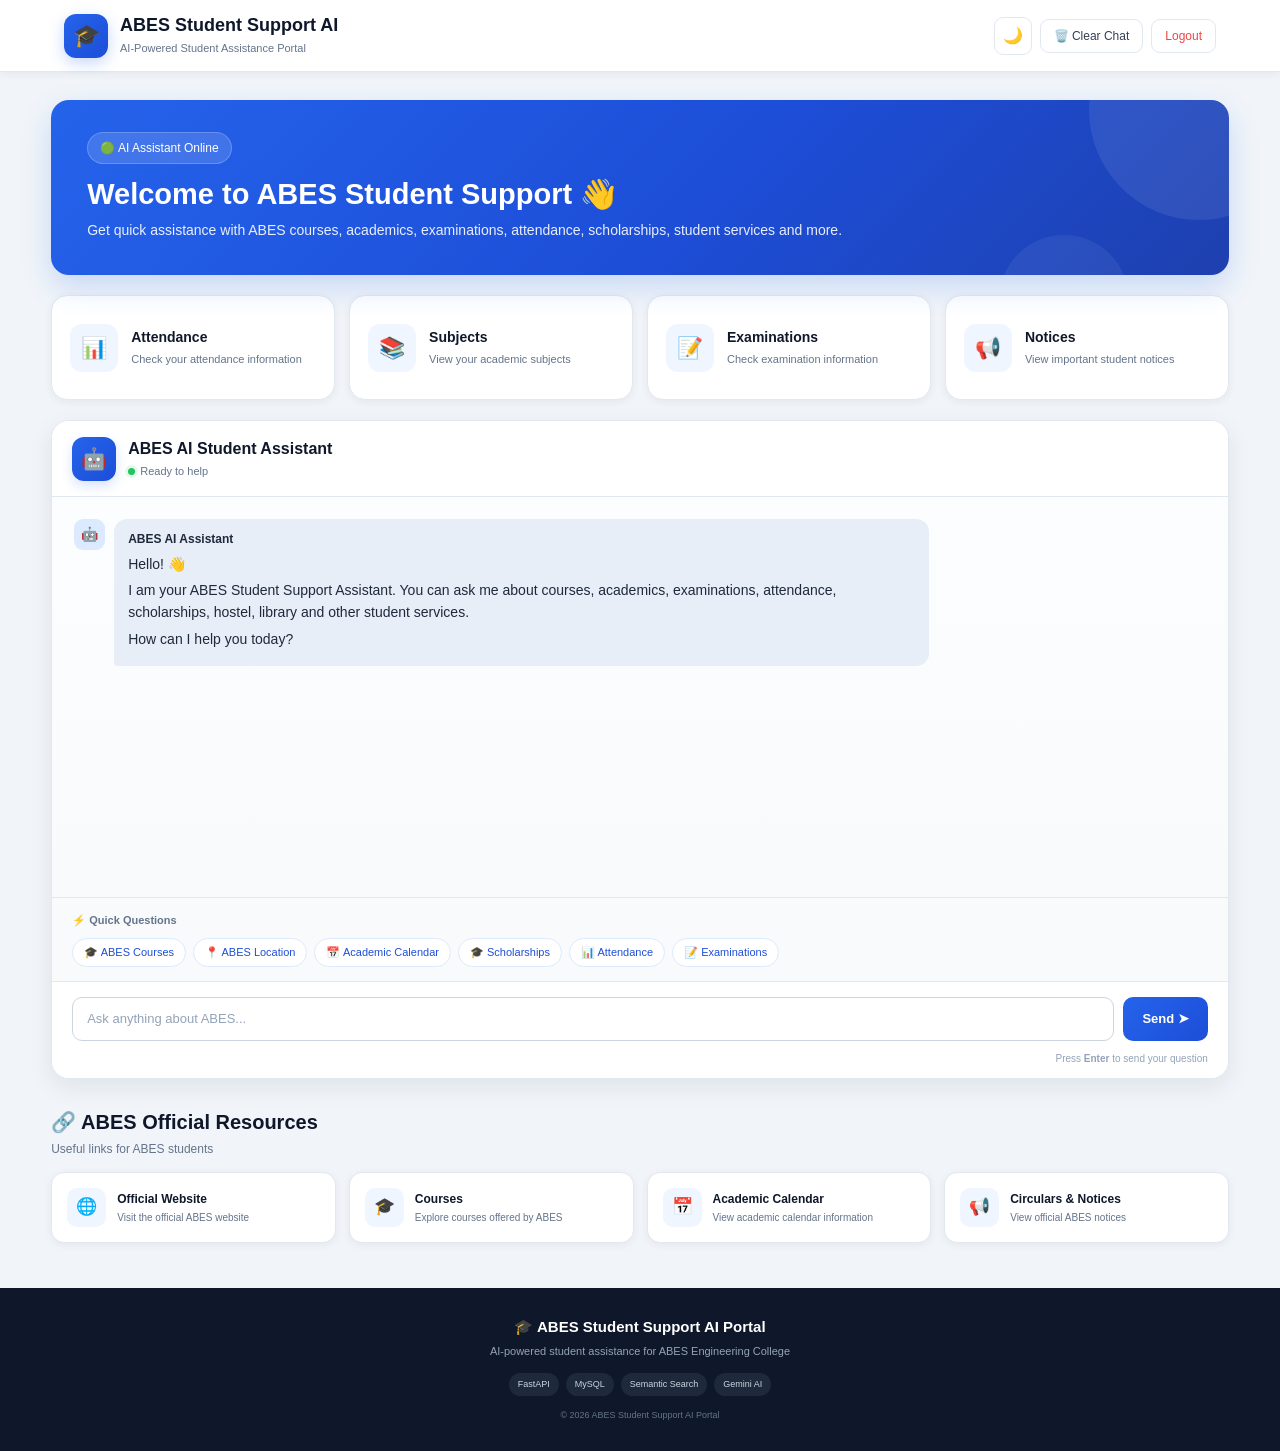
==== frontend/index.html @ beacaef7 "Initial commit - ABES Student Support AI Portal" ====
<!DOCTYPE html>
<html lang="en">

<head>
    <meta charset="UTF-8">
    <meta name="viewport" content="width=device-width, initial-scale=1.0">

    <title>ABES Student Support AI Portal</title>

    <link rel="stylesheet" href="style.css">
</head>

<body>

    <!-- ================= HEADER ================= -->

    <header class="top-header">

        <div class="brand">

            <div class="brand-icon">
                🎓
            </div>

            <div>
                <h1>ABES Student Support AI</h1>
                <p>AI-Powered Student Assistance Portal</p>
            </div>

        </div>


        <div class="header-actions">

            <button
                id="themeButton"
                class="icon-button"
                title="Toggle dark mode"
            >
                🌙
            </button>

            <button
                id="clearChatButton"
                class="header-button"
            >
                🗑️ Clear Chat
            </button>

            <button
                id="logoutButton"
                class="header-button logout-button"
            >
                Logout
            </button>

        </div>

    </header>


    <!-- ================= MAIN CONTAINER ================= -->

    <main class="main-container">


        <!-- ================= WELCOME SECTION ================= -->

        <section class="welcome-section">

            <div class="welcome-content">

                <span class="welcome-badge">
                    🟢 AI Assistant Online
                </span>

                <h2>
                    Welcome to ABES Student Support 👋
                </h2>

                <p>
                    Get quick assistance with ABES courses,
                    academics, examinations, attendance,
                    scholarships, student services and more.
                </p>

            </div>

        </section>


        <!-- ================= DASHBOARD CARDS ================= -->

        <section class="dashboard-grid">

            <div class="dashboard-card">

                <div class="card-icon attendance-icon">
                    📊
                </div>

                <div>
                    <h3>Attendance</h3>
                    <p>Check your attendance information</p>
                </div>

            </div>


            <div class="dashboard-card">

                <div class="card-icon">
                    📚
                </div>

                <div>
                    <h3>Subjects</h3>
                    <p>View your academic subjects</p>
                </div>

            </div>


            <div class="dashboard-card">

                <div class="card-icon">
                    📝
                </div>

                <div>
                    <h3>Examinations</h3>
                    <p>Check examination information</p>
                </div>

            </div>


            <div class="dashboard-card">

                <div class="card-icon">
                    📢
                </div>

                <div>
                    <h3>Notices</h3>
                    <p>View important student notices</p>
                </div>

            </div>

        </section>


        <!-- ================= CHATBOT ================= -->

        <section class="chat-section">


            <!-- Chat Header -->

            <div class="chat-header">

                <div class="bot-profile">

                    <div class="bot-avatar">
                        🤖
                    </div>

                    <div>

                        <h2>
                            ABES AI Student Assistant
                        </h2>

                        <span class="online-status">
                            <span class="status-dot"></span>
                            Ready to help
                        </span>

                    </div>

                </div>

            </div>


            <!-- ================= CHAT BOX ================= -->

            <div
                class="chat-box"
                id="chatBox"
            >

                <div class="message bot-message">

                    <div class="message-avatar">
                        🤖
                    </div>

                    <div class="message-content">

                        <strong>
                            ABES AI Assistant
                        </strong>

                        <p>
                            Hello! 👋
                        </p>

                        <p>
                            I am your ABES Student Support Assistant.
                            You can ask me about courses, academics,
                            examinations, attendance, scholarships,
                            hostel, library and other student services.
                        </p>

                        <p>
                            How can I help you today?
                        </p>

                    </div>

                </div>

            </div>


            <!-- ================= QUICK QUESTIONS ================= -->

            <div class="quick-section">

                <p class="quick-title">
                    ⚡ Quick Questions
                </p>

                <div class="quick-buttons">

                    <button
                        class="quick-question"
                        data-question="What courses does ABES offer?"
                    >
                        🎓 ABES Courses
                    </button>

                    <button
                        class="quick-question"
                        data-question="Where is ABES Engineering College located?"
                    >
                        📍 ABES Location
                    </button>

                    <button
                        class="quick-question"
                        data-question="Where can I find the academic calendar?"
                    >
                        📅 Academic Calendar
                    </button>

                    <button
                        class="quick-question"
                        data-question="What scholarships are available?"
                    >
                        🎓 Scholarships
                    </button>

                    <button
                        class="quick-question"
                        data-question="How can I check my attendance?"
                    >
                        📊 Attendance
                    </button>

                    <button
                        class="quick-question"
                        data-question="What examination information is available?"
                    >
                        📝 Examinations
                    </button>

                </div>

            </div>


            <!-- ================= INPUT ================= -->

            <div class="input-area">

                <input
                    type="text"
                    id="userInput"
                    placeholder="Ask anything about ABES..."
                    autocomplete="off"
                >

                <button
                    id="sendButton"
                    type="button"
                >
                    Send ➤
                </button>

            </div>


            <div class="input-hint">
                Press <strong>Enter</strong> to send your question
            </div>


        </section>


        <!-- ================= OFFICIAL RESOURCES ================= -->

        <section class="resources-section">

            <div class="section-heading">

                <h2>
                    🔗 ABES Official Resources
                </h2>

                <p>
                    Useful links for ABES students
                </p>

            </div>


            <div class="resources-grid">

                <a
                    href="https://www.abes.ac.in/"
                    target="_blank"
                    rel="noopener noreferrer"
                    class="resource-card"
                >

                    <span>🌐</span>

                    <div>
                        <h3>Official Website</h3>
                        <p>Visit the official ABES website</p>
                    </div>

                </a>


                <a
                    href="https://www.abes.ac.in/courses-offered.html"
                    target="_blank"
                    rel="noopener noreferrer"
                    class="resource-card"
                >

                    <span>🎓</span>

                    <div>
                        <h3>Courses</h3>
                        <p>Explore courses offered by ABES</p>
                    </div>

                </a>


                <a
                    href="https://www.abes.ac.in/Academic-Calender.html"
                    target="_blank"
                    rel="noopener noreferrer"
                    class="resource-card"
                >

                    <span>📅</span>

                    <div>
                        <h3>Academic Calendar</h3>
                        <p>View academic calendar information</p>
                    </div>

                </a>


                <a
                    href="https://www.abes.ac.in/circulars.html"
                    target="_blank"
                    rel="noopener noreferrer"
                    class="resource-card"
                >

                    <span>📢</span>

                    <div>
                        <h3>Circulars & Notices</h3>
                        <p>View official ABES notices</p>
                    </div>

                </a>

            </div>

        </section>


    </main>


    <!-- ================= FOOTER ================= -->

    <footer class="footer">

        <h3>
            🎓 ABES Student Support AI Portal
        </h3>

        <p>
            AI-powered student assistance for ABES Engineering College
        </p>

        <div class="technology-tags">

            <span>FastAPI</span>
            <span>MySQL</span>
            <span>Semantic Search</span>
            <span>Gemini AI</span>

        </div>

        <p class="copyright">
            © 2026 ABES Student Support AI Portal
        </p>

    </footer>


    <script src="script.js"></script>

</body>

</html>
---- frontend/style.css ----
/* =========================================================
   ABES STUDENT SUPPORT AI PORTAL
   COMPLETE STYLESHEET
========================================================= */

* {
    margin: 0;
    padding: 0;
    box-sizing: border-box;
}

:root {
    --primary: #2563eb;
    --primary-dark: #1d4ed8;
    --primary-light: #eff6ff;

    --background: #f1f5f9;
    --surface: #ffffff;
    --surface-soft: #f8fafc;

    --text: #0f172a;
    --text-light: #64748b;

    --border: #e2e8f0;

    --success: #22c55e;
    --danger: #ef4444;

    --shadow-sm: 0 2px 8px rgba(15, 23, 42, 0.06);
    --shadow-md: 0 8px 25px rgba(15, 23, 42, 0.08);
    --shadow-lg: 0 15px 40px rgba(15, 23, 42, 0.12);

    --radius: 16px;
}


/* =========================================================
   BODY
========================================================= */

body {
    font-family:
        "Segoe UI",
        Arial,
        Helvetica,
        sans-serif;

    background: var(--background);

    color: var(--text);

    min-height: 100vh;

    line-height: 1.5;
}


/* =========================================================
   HEADER
========================================================= */

.top-header {
    width: 100%;

    height: 72px;

    background: var(--surface);

    border-bottom: 1px solid var(--border);

    display: flex;

    align-items: center;

    justify-content: space-between;

    padding: 0 5%;

    position: sticky;

    top: 0;

    z-index: 1000;

    box-shadow: var(--shadow-sm);
}


/* Brand */

.brand {
    display: flex;

    align-items: center;

    gap: 12px;

    min-width: 0;
}


.brand-icon {
    width: 44px;

    height: 44px;

    flex-shrink: 0;

    border-radius: 12px;

    background: linear-gradient(
        135deg,
        #2563eb,
        #1d4ed8
    );

    display: flex;

    align-items: center;

    justify-content: center;

    font-size: 22px;

    box-shadow:
        0 5px 15px rgba(37, 99, 235, 0.25);
}


.brand h1 {
    font-size: 18px;

    font-weight: 700;

    color: var(--text);

    line-height: 1.2;
}


.brand p {
    margin-top: 3px;

    font-size: 11px;

    color: var(--text-light);
}


/* Header buttons */

.header-actions {
    display: flex;

    align-items: center;

    gap: 8px;
}


.icon-button,
.header-button {
    border: 1px solid var(--border);

    background: white;

    color: #334155;

    border-radius: 9px;

    cursor: pointer;

    font-family: inherit;

    transition: all 0.2s ease;
}


.icon-button {
    width: 38px;

    height: 38px;

    font-size: 16px;
}


.header-button {
    padding: 9px 13px;

    font-size: 12px;

    font-weight: 500;
}


.icon-button:hover,
.header-button:hover {
    background: var(--primary-light);

    color: var(--primary);

    border-color: #bfdbfe;
}


.logout-button {
    color: var(--danger);
}


.logout-button:hover {
    background: #fef2f2;

    color: #dc2626;

    border-color: #fecaca;
}


/* =========================================================
   MAIN
========================================================= */

.main-container {
    width: 92%;

    max-width: 1200px;

    margin: 28px auto 45px;
}


/* =========================================================
   WELCOME
========================================================= */

.welcome-section {
    position: relative;

    overflow: hidden;

    background:
        linear-gradient(
            135deg,
            #2563eb 0%,
            #1d4ed8 55%,
            #1e40af 100%
        );

    color: white;

    border-radius: 18px;

    padding: 32px 36px;

    margin-bottom: 20px;

    box-shadow:
        0 12px 30px rgba(37, 99, 235, 0.20);
}


.welcome-section::before {
    content: "";

    position: absolute;

    width: 220px;

    height: 220px;

    right: -80px;

    top: -100px;

    border-radius: 50%;

    background: rgba(255, 255, 255, 0.08);
}


.welcome-section::after {
    content: "";

    position: absolute;

    width: 130px;

    height: 130px;

    right: 100px;

    bottom: -90px;

    border-radius: 50%;

    background: rgba(255, 255, 255, 0.06);
}


.welcome-content {
    position: relative;

    z-index: 2;
}


.welcome-badge {
    display: inline-flex;

    align-items: center;

    padding: 6px 12px;

    background: rgba(255, 255, 255, 0.14);

    border: 1px solid rgba(255, 255, 255, 0.20);

    border-radius: 30px;

    font-size: 12px;

    margin-bottom: 12px;
}


.welcome-content h2 {
    font-size: 29px;

    font-weight: 700;

    margin-bottom: 7px;

    line-height: 1.25;
}


.welcome-content p {
    max-width: 760px;

    font-size: 14px;

    line-height: 1.7;

    color: rgba(255, 255, 255, 0.90);
}


/* =========================================================
   DASHBOARD CARDS
========================================================= */

.dashboard-grid {
    display: grid;

    grid-template-columns:
        repeat(4, 1fr);

    gap: 14px;

    margin-bottom: 20px;
}


.dashboard-card {
    background: var(--surface);

    border: 1px solid var(--border);

    border-radius: var(--radius);

    padding: 18px;

    min-height: 105px;

    display: flex;

    align-items: center;

    gap: 13px;

    box-shadow: var(--shadow-sm);

    cursor: pointer;

    transition:
        transform 0.2s ease,
        box-shadow 0.2s ease,
        border-color 0.2s ease;
}


.dashboard-card:hover {
    transform: translateY(-3px);

    border-color: #bfdbfe;

    box-shadow: var(--shadow-md);
}


.card-icon {
    width: 48px;

    height: 48px;

    min-width: 48px;

    border-radius: 12px;

    background: var(--primary-light);

    display: flex;

    align-items: center;

    justify-content: center;

    font-size: 21px;
}


.dashboard-card h3 {
    font-size: 14px;

    font-weight: 700;

    margin-bottom: 4px;

    color: var(--text);
}


.dashboard-card p {
    font-size: 11px;

    color: var(--text-light);

    line-height: 1.4;
}


/* =========================================================
   CHAT SECTION
========================================================= */

.chat-section {
    width: 100%;

    background: var(--surface);

    border: 1px solid var(--border);

    border-radius: 18px;

    overflow: hidden;

    box-shadow: var(--shadow-md);

    margin-bottom: 28px;
}


/* Chat header */

.chat-section .chat-header {
    width: 100%;

    min-height: 76px;

    background: var(--surface);

    color: var(--text);

    border-bottom: 1px solid var(--border);

    padding: 15px 20px;

    display: flex;

    align-items: center;

    text-align: left;
}


.bot-profile {
    display: flex;

    align-items: center;

    gap: 12px;
}


.bot-avatar {
    width: 44px;

    height: 44px;

    min-width: 44px;

    border-radius: 12px;

    background:
        linear-gradient(
            135deg,
            #2563eb,
            #1d4ed8
        );

    display: flex;

    align-items: center;

    justify-content: center;

    font-size: 21px;

    box-shadow:
        0 5px 12px rgba(37, 99, 235, 0.18);
}


.bot-profile h2 {
    font-size: 16px;

    font-weight: 700;

    color: var(--text);

    margin-bottom: 2px;
}


.online-status {
    display: flex;

    align-items: center;

    gap: 5px;

    font-size: 11px;

    color: var(--text-light);
}


.status-dot {
    width: 7px;

    height: 7px;

    border-radius: 50%;

    background: var(--success);

    box-shadow:
        0 0 0 3px rgba(34, 197, 94, 0.12);
}


/* =========================================================
   CHAT BOX
========================================================= */

.chat-box {
    width: 100%;

    height: 400px;

    padding: 22px;

    overflow-y: auto;

    background:
        linear-gradient(
            180deg,
            #fbfdff 0%,
            #f8fafc 100%
        );
}


.chat-box::-webkit-scrollbar {
    width: 6px;
}


.chat-box::-webkit-scrollbar-track {
    background: transparent;
}


.chat-box::-webkit-scrollbar-thumb {
    background: #cbd5e1;

    border-radius: 10px;
}


/* =========================================================
   MESSAGE
========================================================= */

.message {
    width: 100%;

    display: flex;

    align-items: flex-start;

    gap: 9px;

    margin-bottom: 17px;

    animation:
        messageAppear 0.25s ease;
}


@keyframes messageAppear {
    from {
        opacity: 0;

        transform: translateY(5px);
    }

    to {
        opacity: 1;

        transform: translateY(0);
    }
}


.message-avatar {
    width: 31px;

    height: 31px;

    min-width: 31px;

    border-radius: 9px;

    background: #dbeafe;

    display: flex;

    align-items: center;

    justify-content: center;

    font-size: 14px;
}


.message-content {
    max-width: 72%;

    padding: 11px 14px;

    border-radius: 13px;

    font-size: 14px;

    line-height: 1.55;

    word-wrap: break-word;
}


.message-content strong {
    display: block;

    font-size: 12px;

    margin-bottom: 5px;
}


.message-content p {
    margin: 5px 0;
}


/* Bot */

.bot-message {
    justify-content: flex-start;
}


.bot-message .message-content {
    background: #e8eef7;

    color: #1e293b;

    border-bottom-left-radius: 4px;
}


/* User */

.user-message {
    justify-content: flex-end;
}


.user-message .message-content {
    background:
        linear-gradient(
            135deg,
            #2563eb,
            #1d4ed8
        );

    color: white;

    border-bottom-right-radius: 4px;

    box-shadow:
        0 4px 10px rgba(37, 99, 235, 0.15);
}


/* =========================================================
   QUICK QUESTIONS
========================================================= */

.quick-section {
    padding: 14px 20px;

    background: #f8fafc;

    border-top: 1px solid var(--border);

    border-bottom: 1px solid var(--border);
}


.quick-title {
    color: var(--text-light);

    font-size: 11px;

    font-weight: 600;

    margin-bottom: 9px;
}


.quick-buttons {
    display: flex;

    flex-wrap: wrap;

    gap: 7px;
}


.quick-question {
    border: 1px solid #dbeafe;

    background: white;

    color: #1d4ed8;

    padding: 7px 11px;

    border-radius: 20px;

    font-family: inherit;

    font-size: 11px;

    cursor: pointer;

    transition: all 0.2s ease;
}


.quick-question:hover {
    background: var(--primary);

    color: white;

    border-color: var(--primary);

    transform: translateY(-1px);
}


/* =========================================================
   INPUT
========================================================= */

.input-area {
    width: 100%;

    display: flex;

    gap: 9px;

    padding: 15px 20px 10px;

    background: var(--surface);
}


#userInput {
    flex: 1;

    min-width: 0;

    height: 44px;

    padding: 0 14px;

    border: 1px solid #cbd5e1;

    border-radius: 10px;

    outline: none;

    font-family: inherit;

    font-size: 13px;

    color: var(--text);

    background: white;

    transition: 0.2s ease;
}


#userInput::placeholder {
    color: #94a3b8;
}


#userInput:focus {
    border-color: var(--primary);

    box-shadow:
        0 0 0 3px rgba(37, 99, 235, 0.10);
}


#sendButton {
    height: 44px;

    padding: 0 19px;

    border: none;

    border-radius: 10px;

    background:
        linear-gradient(
            135deg,
            #2563eb,
            #1d4ed8
        );

    color: white;

    font-family: inherit;

    font-size: 13px;

    font-weight: 600;

    cursor: pointer;

    transition: all 0.2s ease;
}


#sendButton:hover {
    transform: translateY(-1px);

    box-shadow:
        0 5px 14px rgba(37, 99, 235, 0.25);
}


#sendButton:disabled {
    opacity: 0.6;

    cursor: not-allowed;

    transform: none;

    box-shadow: none;
}


.input-hint {
    padding:
        0
        20px
        12px;

    text-align: right;

    background: var(--surface);

    color: #94a3b8;

    font-size: 10px;
}


/* =========================================================
   OFFICIAL RESOURCES
========================================================= */

.resources-section {
    margin-top: 5px;

    margin-bottom: 35px;
}


.section-heading {
    margin-bottom: 14px;
}


.section-heading h2 {
    font-size: 20px;

    color: var(--text);

    margin-bottom: 3px;
}


.section-heading p {
    font-size: 12px;

    color: var(--text-light);
}


.resources-grid {
    display: grid;

    grid-template-columns:
        repeat(4, 1fr);

    gap: 13px;
}


.resource-card {
    display: flex;

    align-items: center;

    gap: 11px;

    min-width: 0;

    padding: 15px;

    background: var(--surface);

    border: 1px solid var(--border);

    border-radius: 13px;

    text-decoration: none;

    color: inherit;

    box-shadow: var(--shadow-sm);

    transition: all 0.2s ease;
}


.resource-card:hover {
    transform: translateY(-3px);

    border-color: #bfdbfe;

    box-shadow: var(--shadow-md);
}


.resource-card > span {
    width: 39px;

    height: 39px;

    min-width: 39px;

    border-radius: 10px;

    background: var(--primary-light);

    display: flex;

    align-items: center;

    justify-content: center;

    font-size: 17px;
}


.resource-card h3 {
    font-size: 12px;

    font-weight: 700;

    margin-bottom: 3px;

    color: var(--text);
}


.resource-card p {
    font-size: 10px;

    line-height: 1.35;

    color: var(--text-light);
}


/* =========================================================
   FOOTER
========================================================= */

.footer {
    width: 100%;

    background: #0f172a;

    color: white;

    text-align: center;

    padding: 28px 20px;
}


.footer h3 {
    font-size: 15px;

    margin-bottom: 5px;
}


.footer > p {
    color: #94a3b8;

    font-size: 11px;
}


.technology-tags {
    display: flex;

    justify-content: center;

    flex-wrap: wrap;

    gap: 7px;

    margin: 13px 0;
}


.technology-tags span {
    padding: 5px 9px;

    background: #1e293b;

    color: #cbd5e1;

    border-radius: 20px;

    font-size: 9px;
}


.footer .copyright {
    margin-top: 10px;

    color: #64748b;

    font-size: 9px;
}


/* =========================================================
   DARK MODE
========================================================= */

body.dark-mode {
    --background: #0f172a;

    --surface: #111827;

    --surface-soft: #1e293b;

    --text: #f8fafc;

    --text-light: #94a3b8;

    --border: #273449;
}


body.dark-mode .top-header,
body.dark-mode .chat-section,
body.dark-mode .dashboard-card,
body.dark-mode .resource-card,
body.dark-mode .input-area,
body.dark-mode .chat-section .chat-header {
    background: #111827;
}


body.dark-mode .brand h1,
body.dark-mode .dashboard-card h3,
body.dark-mode .bot-profile h2,
body.dark-mode .section-heading h2,
body.dark-mode .resource-card h3 {
    color: #f8fafc;
}


body.dark-mode .chat-box {
    background: #0f172a;
}


body.dark-mode .bot-message .message-content {
    background: #1e293b;

    color: #e2e8f0;
}


body.dark-mode .quick-section {
    background: #111827;
}


body.dark-mode .quick-question {
    background: #1e293b;

    border-color: #334155;

    color: #bfdbfe;
}


body.dark-mode #userInput {
    background: #1e293b;

    color: white;

    border-color: #334155;
}


body.dark-mode .icon-button,
body.dark-mode .header-button {
    background: #1e293b;

    color: #cbd5e1;

    border-color: #334155;
}


/* =========================================================
   TABLET
========================================================= */

@media (max-width: 950px) {

    .main-container {
        width: 94%;
    }


    .dashboard-grid {
        grid-template-columns:
            repeat(2, 1fr);
    }


    .resources-grid {
        grid-template-columns:
            repeat(2, 1fr);
    }
}


/* =========================================================
   MOBILE
========================================================= */

@media (max-width: 650px) {

    .top-header {
        height: auto;

        min-height: 65px;

        padding: 10px 4%;
    }


    .brand-icon {
        width: 38px;

        height: 38px;

        font-size: 19px;
    }


    .brand h1 {
        font-size: 14px;
    }


    .brand p {
        font-size: 9px;
    }


    .header-actions {
        gap: 5px;
    }


    .header-button {
        padding: 7px 8px;

        font-size: 10px;
    }


    .main-container {
        width: 94%;

        margin-top: 17px;
    }


    .welcome-section {
        padding: 24px 20px;

        border-radius: 15px;
    }


    .welcome-content h2 {
        font-size: 22px;
    }


    .welcome-content p {
        font-size: 12px;
    }


    .dashboard-grid {
        grid-template-columns:
            repeat(2, 1fr);

        gap: 9px;
    }


    .dashboard-card {
        min-height: 105px;

        padding: 13px;

        gap: 9px;
    }


    .card-icon {
        width: 40px;

        height: 40px;

        min-width: 40px;

        font-size: 18px;
    }


    .dashboard-card h3 {
        font-size: 12px;
    }


    .dashboard-card p {
        font-size: 9px;
    }


    .chat-section {
        border-radius: 15px;
    }


    .chat-box {
        height: 390px;

        padding: 15px;
    }


    .message-content {
        max-width: 82%;

        font-size: 12px;
    }


    .quick-section {
        padding: 12px;
    }


    .quick-buttons {
        flex-wrap: nowrap;

        overflow-x: auto;

        padding-bottom: 3px;
    }


    .quick-question {
        white-space: nowrap;
    }


    .input-area {
        padding: 12px;
    }


    #userInput {
        height: 42px;

        font-size: 12px;
    }


    #sendButton {
        height: 42px;

        padding: 0 13px;
    }


    .input-hint {
        padding-bottom: 10px;

        padding-right: 12px;
    }


    .resources-grid {
        grid-template-columns: 1fr;
    }
}


/* =========================================================
   SMALL MOBILE
========================================================= */

@media (max-width: 420px) {

    .clearChatButton {
        display: none;
    }


    .welcome-content h2 {
        font-size: 20px;
    }


    .dashboard-grid {
        grid-template-columns: 1fr;
    }


    .dashboard-card {
        min-height: 75px;

        flex-direction: row;

        align-items: center;
    }


    .chat-box {
        height: 350px;
    }
}
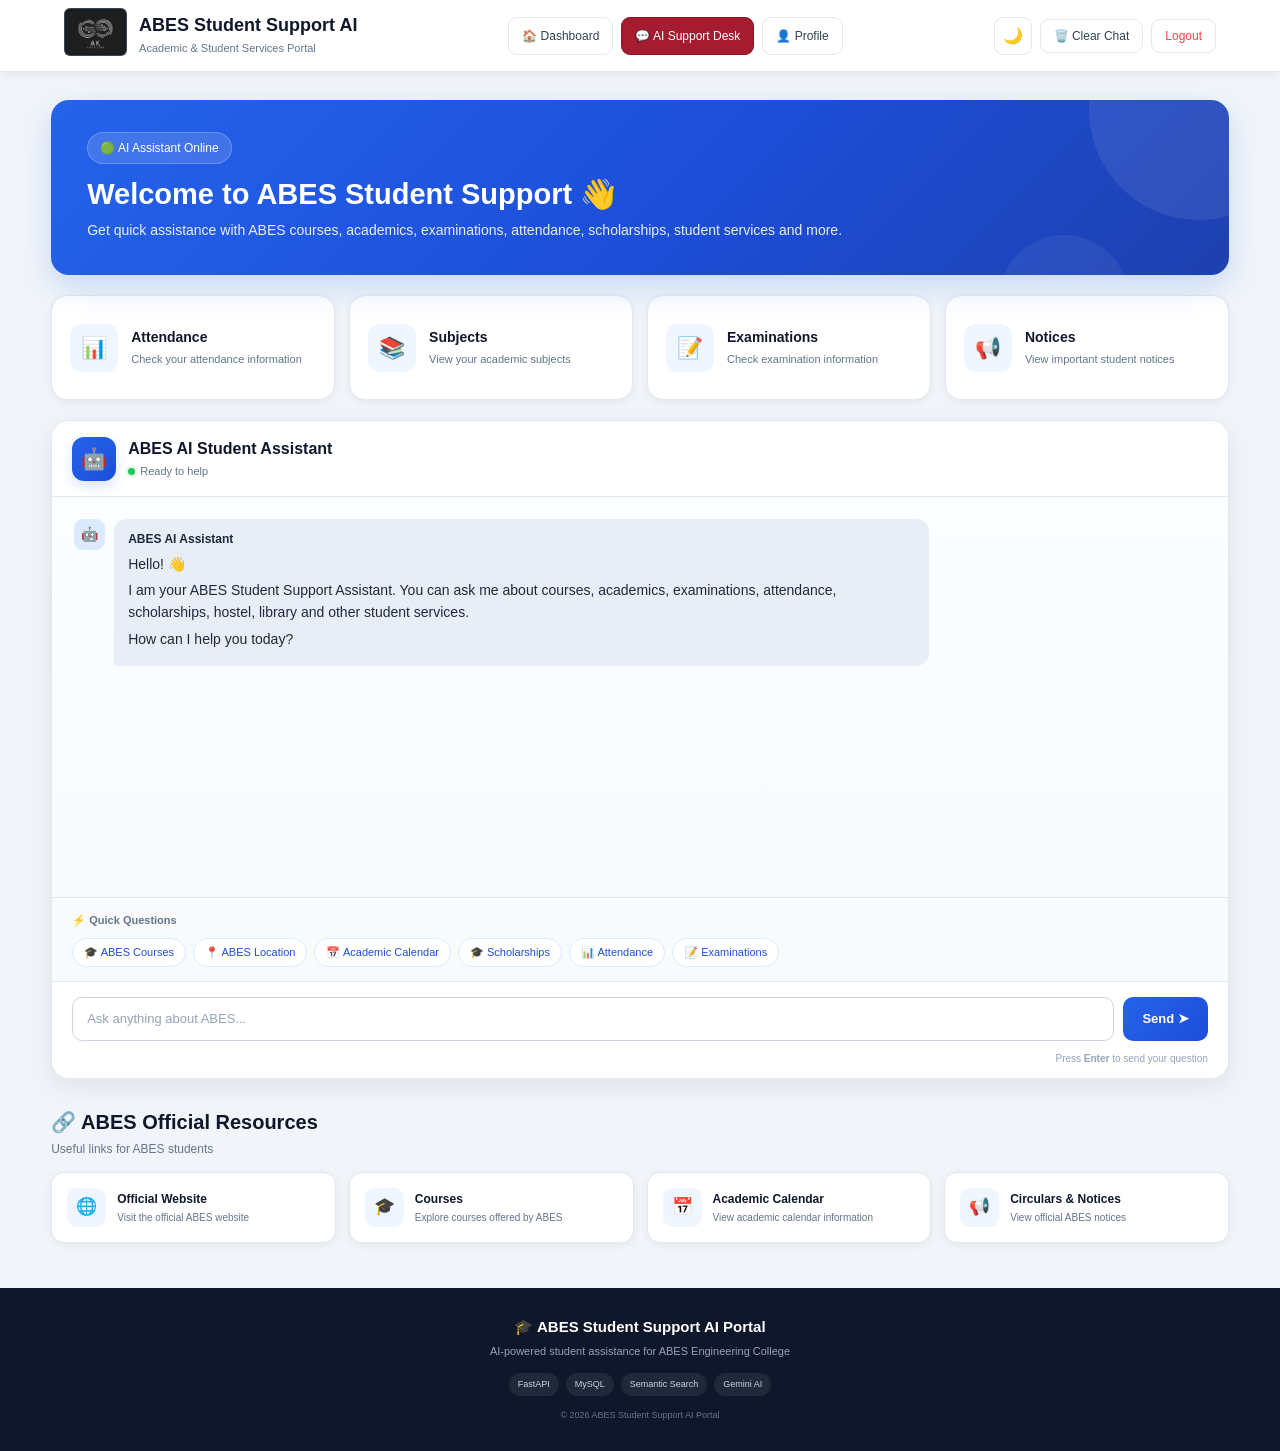
==== commit a1d1f5c0: "Update ABES student portal frontend" ====
--- a/frontend/index.html
+++ b/frontend/index.html
@@ -18,16 +18,23 @@
 
         <div class="brand">
 
-            <div class="brand-icon">
-                🎓
+            <div class="brand-icon-wrapper">
+                <img src="assets/ak-logo.png" alt="AK Logo" class="brand-logo" onerror="this.style.display='none'; this.nextElementSibling.style.display='flex';" style="height: 48px; width: auto; max-width: 68px; object-fit: contain; border-radius: 6px; background: #181c24; border: 1px solid rgba(255, 255, 255, 0.18); padding: 2px;">
+                <div class="brand-icon" style="display: none;">🎓</div>
             </div>
 
             <div>
                 <h1>ABES Student Support AI</h1>
-                <p>AI-Powered Student Assistance Portal</p>
+                <p>Academic & Student Services Portal</p>
             </div>
 
         </div>
+
+        <nav class="portal-nav-links" style="display: flex; gap: 8px; align-items: center;">
+            <a href="dashboard.html" class="header-button" style="text-decoration: none;">🏠 Dashboard</a>
+            <a href="ai-support.html" class="header-button" style="text-decoration: none; background: #a51c30; color: #ffffff; border-color: #861424;">💬 AI Support Desk</a>
+            <a href="profile.html" class="header-button" style="text-decoration: none;">👤 Profile</a>
+        </nav>
 
 
         <div class="header-actions">
